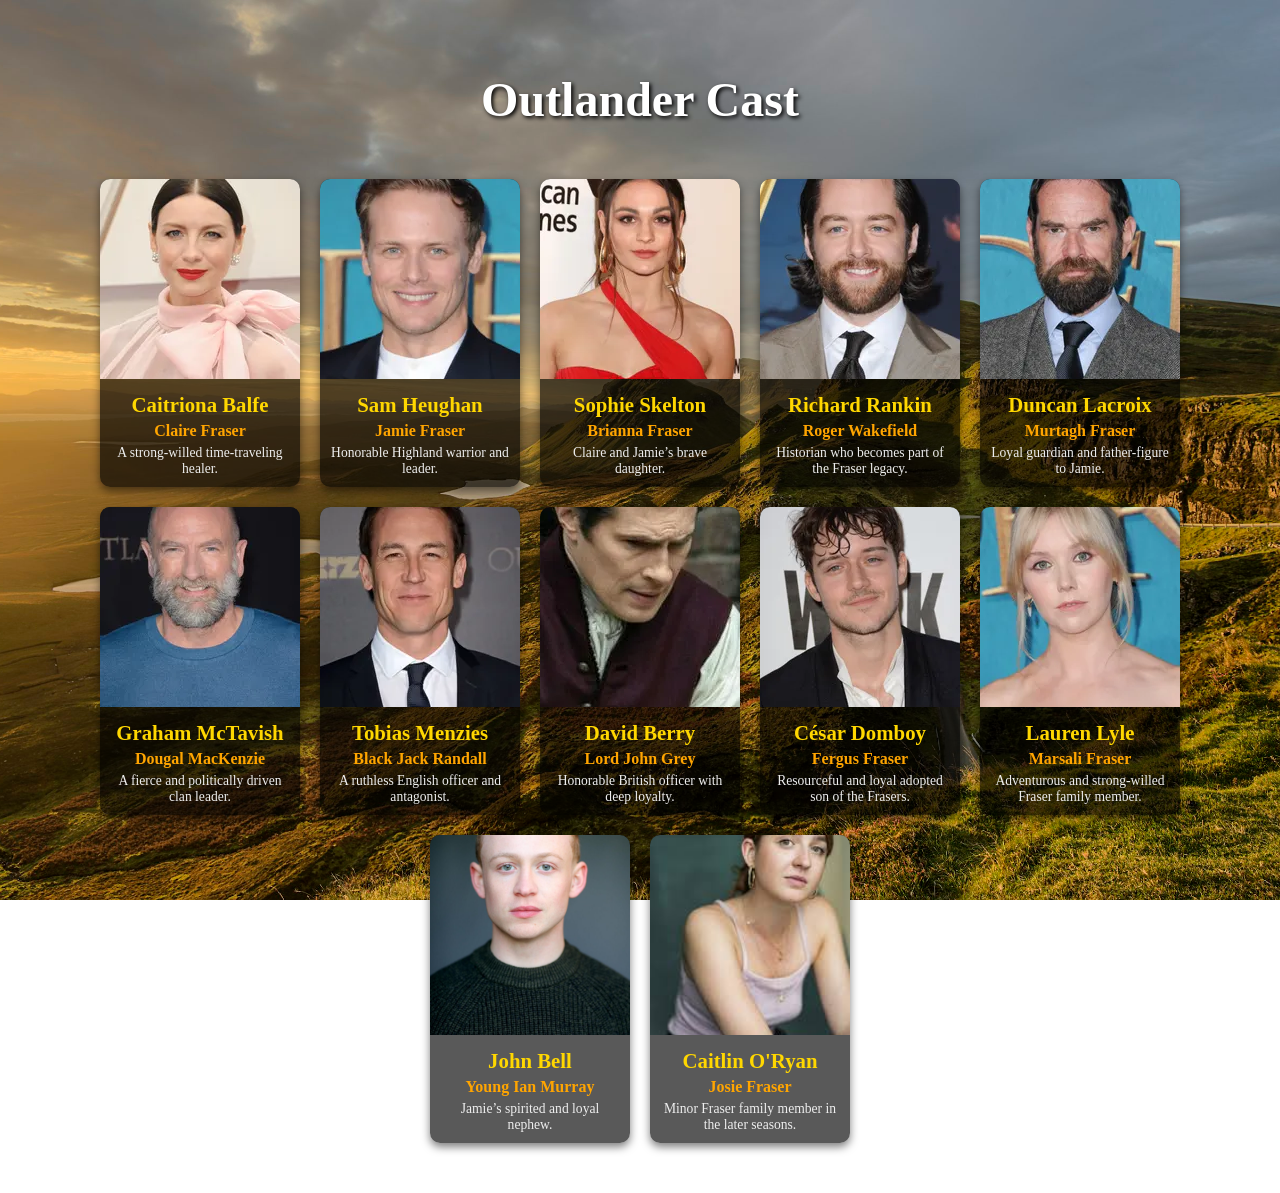
==== hafta 8/index.html @ ef570c32 "Add files via upload" ====
<!DOCTYPE html>
<html lang="en">
<head>
  <meta charset="UTF-8">
  <meta name="viewport" content="width=device-width, initial-scale=1.0">
  <title>Outlander Cast</title>
  <style>
    body {
      margin: 0;
      font-family: 'Georgia', serif;
      background: url('scotland_wallpapers.jpeg') no-repeat center center fixed;
      background-size: cover;
      color: #fff;
    }

    h1 {
      text-align: center;
      padding: 40px 0 20px 0;
      text-shadow: 2px 2px 4px black;
      font-size: 3rem;
    }

    .container {
      display: flex;
      flex-wrap: wrap;
      justify-content: center;
      gap: 20px;
      padding-bottom: 50px;
    }

    .card {
      background: rgba(0,0,0,0.65);
      border-radius: 10px;
      overflow: hidden;
      width: 200px;
      text-align: center;
      box-shadow: 0 4px 8px rgba(0,0,0,0.5);
      transition: transform 0.3s;
    }

    .card:hover {
      transform: scale(1.05);
    }

    .card img {
      width: 100%;
      height: 200px;
      object-fit: cover;
    }

    .card h2 {
      margin: 10px 0 5px 0;
      font-size: 1.3rem;
      color: #ffd700;
    }

    .card h3 {
      margin: 0 0 5px 0;
      font-size: 1rem;
      color: #ffa500;
    }

    .card p {
      margin: 0 10px 10px 10px;
      font-size: 0.85rem;
      color: #eee;
    }

    /* 4 kartlık satır için */
    @media (min-width: 1000px) {
      .card {
        flex: 1 1 calc(25% - 20px);
        max-width: 200px;
      }
    }

    /* Responsive mobil */
    @media (max-width: 1000px) {
      .card {
        flex: 1 1 calc(50% - 20px);
        max-width: 200px;
      }
    }

    @media (max-width: 500px) {
      .card {
        flex: 1 1 90%;
      }
    }
  </style>
</head>
<body>

<h1>Outlander Cast</h1>

<div class="container">
  <div class="card">
    <img src="foti1.webp" alt="Caitriona Balfe">
    <h2>Caitriona Balfe</h2>
    <h3>Claire Fraser</h3>
    <p>A strong-willed time-traveling healer.</p>
  </div>

  <div class="card">
    <img src="foti2.webp" alt="Sam Heughan">
    <h2>Sam Heughan</h2>
    <h3>Jamie Fraser</h3>
    <p>Honorable Highland warrior and leader.</p>
  </div>

  <div class="card">
    <img src="foti3.webp" alt="Tobias Menzies">
    <h2>Sophie Skelton</h2>
    <h3>Brianna Fraser</h3>
    <p>Claire and Jamie’s brave daughter.</p>
  </div>

  <div class="card">
    <img src="foti4.webp" alt="Tobias Menzies">
    <h2>Richard Rankin</h2>
    <h3>Roger Wakefield</h3>
    <p>Historian who becomes part of the Fraser legacy.</p>
  </div>

  <div class="card">
    <img src="foti5.webp" alt="Duncan Lacroix">
    <h2>Duncan Lacroix</h2>
    <h3>Murtagh Fraser</h3>
    <p>Loyal guardian and father-figure to Jamie.</p>
  </div>

  <div class="card">
    <img src="foti9.webp" alt="Graham McTavish">
    <h2>Graham McTavish</h2>
    <h3>Dougal MacKenzie</h3>
    <p>A fierce and politically driven clan leader.</p>
  </div>

  <div class="card">
    <img src="foti7.webp" alt="Lotte Verbeek">
    <h2>Tobias Menzies</h2>
    <h3>Black Jack Randall</h3>
    <p>A ruthless English officer and antagonist.</p>
  </div>

  <div class="card">
    <img src="foti8.webp" alt="Laura Donnelly">
    <h2>David Berry</h2>
    <h3>Lord John Grey</h3>
    <p>Honorable British officer with deep loyalty.</p>
  </div>

  <div class="card">
    <img src="foti6.webp" alt="César Domboy">
    <h2>César Domboy</h2>
    <h3>Fergus Fraser</h3>
    <p>Resourceful and loyal adopted son of the Frasers.</p>
  </div>

  <div class="card">
    <img src="foti10.webp" alt="Richard Rankin">
    <h2>Lauren Lyle</h2>
    <h3>Marsali Fraser</h3>
    <p>Adventurous and strong-willed Fraser family member.</p>
  </div>

  <div class="card">
    <img src="foti11.jpg" alt="David Berry">
    <h2>John Bell</h2>
    <h3>Young Ian Murray</h3>
    <p>Jamie’s spirited and loyal nephew.</p>
  </div>

  <div class="card">
    <img src="foti12.jpeg" alt="Sophie Skelton">
    <h2>Caitlin O'Ryan</h2>
    <h3>Josie Fraser</h3>
    <p>Minor Fraser family member in the later seasons.</p>
  </div>
</div>

</body>
</html>
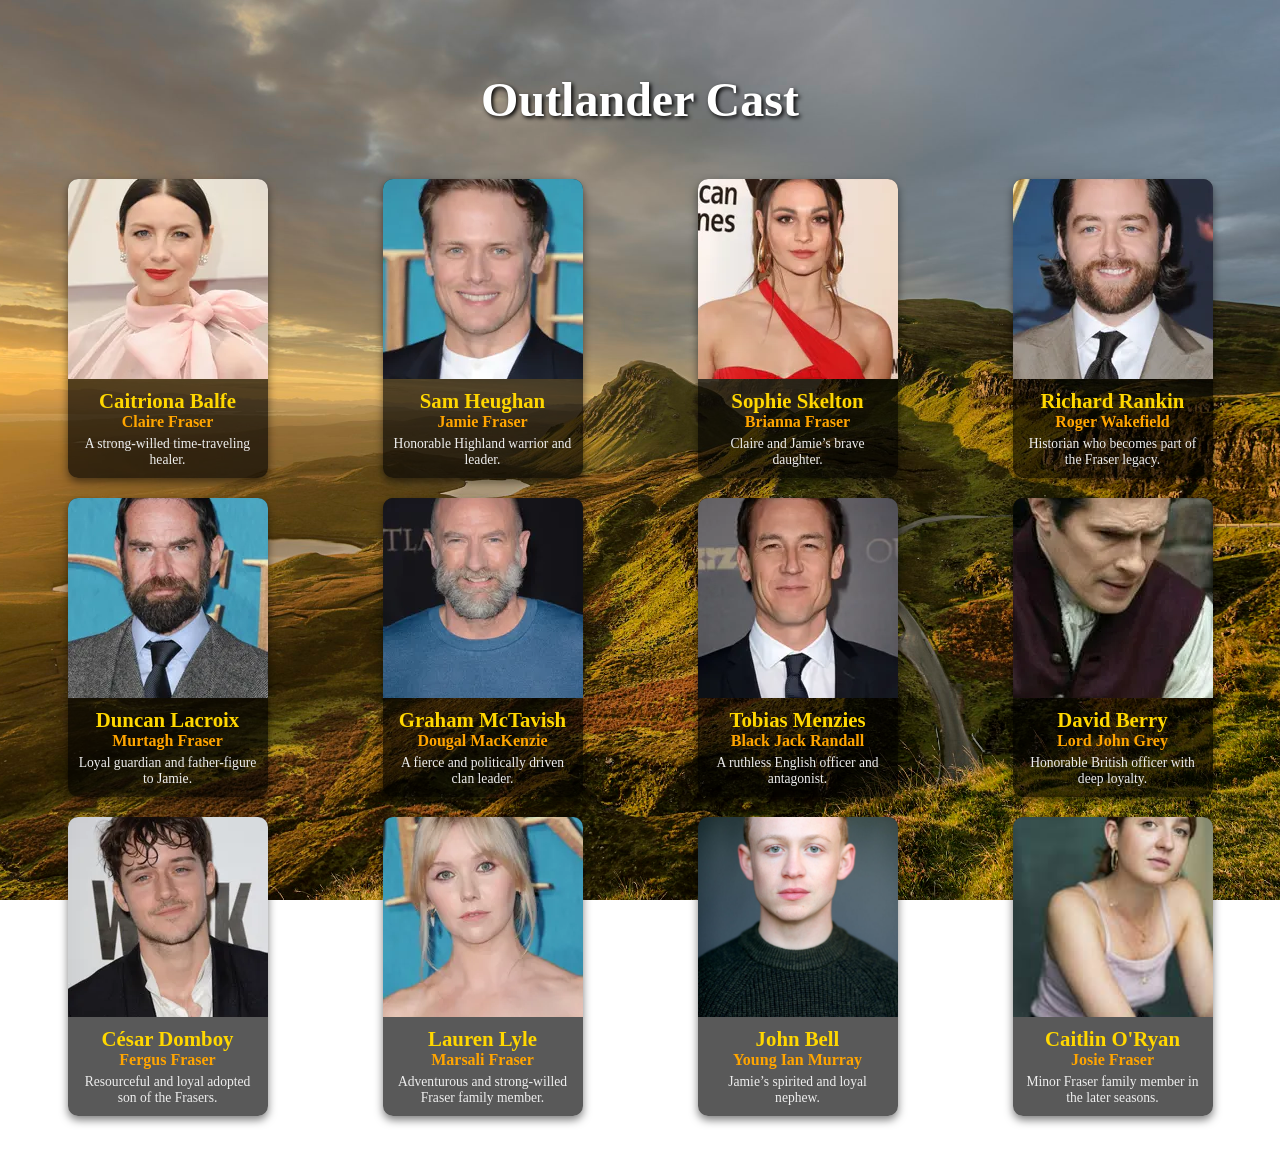
==== commit d82e3431: "Update index.html" ====
--- a/hafta 8/index.html
+++ b/hafta 8/index.html
@@ -1,93 +1,75 @@
 <!DOCTYPE html>
 <html lang="en">
 <head>
-  <meta charset="UTF-8">
-  <meta name="viewport" content="width=device-width, initial-scale=1.0">
-  <title>Outlander Cast</title>
-  <style>
-    body {
-      margin: 0;
-      font-family: 'Georgia', serif;
-      background: url('scotland_wallpapers.jpeg') no-repeat center center fixed;
-      background-size: cover;
-      color: #fff;
-    }
+<meta charset="UTF-8">
+<meta name="viewport" content="width=device-width, initial-scale=1.0">
+<title>Outlander Cast</title>
+<style>
+body {
+  margin: 0;
+  font-family: 'Georgia', serif;
+  background: url('scotland_wallpapers.jpeg') no-repeat center center fixed;
+  background-size: cover;
+  color: #fff;
+}
 
-    h1 {
-      text-align: center;
-      padding: 40px 0 20px 0;
-      text-shadow: 2px 2px 4px black;
-      font-size: 3rem;
-    }
+h1 {
+  text-align: center;
+  padding: 40px 0 20px 0;
+  text-shadow: 2px 2px 4px black;
+  font-size: 3rem;
+}
 
-    .container {
-      display: flex;
-      flex-wrap: wrap;
-      justify-content: center;
-      gap: 20px;
-      padding-bottom: 50px;
-    }
+.container {
+  display: grid;
+  grid-template-columns: repeat(4, 1fr); /* 4 sütun */
+  grid-auto-rows: auto;
+  gap: 20px;
+  padding: 0 20px 50px 20px;
+  justify-items: center; /* ortala */
+}
 
-    .card {
-      background: rgba(0,0,0,0.65);
-      border-radius: 10px;
-      overflow: hidden;
-      width: 200px;
-      text-align: center;
-      box-shadow: 0 4px 8px rgba(0,0,0,0.5);
-      transition: transform 0.3s;
-    }
+.card {
+  background: rgba(0,0,0,0.65);
+  border-radius: 10px;
+  overflow: hidden;
+  width: 200px;
+  display: flex;
+  flex-direction: column;
+  text-align: center;
+  box-shadow: 0 4px 8px rgba(0,0,0,0.5);
+  transition: transform 0.3s;
+}
 
-    .card:hover {
-      transform: scale(1.05);
-    }
+.card:hover {
+  transform: scale(1.05);
+}
 
-    .card img {
-      width: 100%;
-      height: 200px;
-      object-fit: cover;
-    }
+.card img {
+  width: 100%;
+  height: 200px; /* resim dolu alan */
+  object-fit: cover;
+  display: block;
+}
 
-    .card h2 {
-      margin: 10px 0 5px 0;
-      font-size: 1.3rem;
-      color: #ffd700;
-    }
+.card h2 {
+  margin: 10px 0 0 0;
+  font-size: 1.3rem;
+  color: #ffd700;
+}
 
-    .card h3 {
-      margin: 0 0 5px 0;
-      font-size: 1rem;
-      color: #ffa500;
-    }
+.card h3 {
+  margin: 0 0 5px 0;
+  font-size: 1rem;
+  color: #ffa500;
+}
 
-    .card p {
-      margin: 0 10px 10px 10px;
-      font-size: 0.85rem;
-      color: #eee;
-    }
-
-    /* 4 kartlık satır için */
-    @media (min-width: 1000px) {
-      .card {
-        flex: 1 1 calc(25% - 20px);
-        max-width: 200px;
-      }
-    }
-
-    /* Responsive mobil */
-    @media (max-width: 1000px) {
-      .card {
-        flex: 1 1 calc(50% - 20px);
-        max-width: 200px;
-      }
-    }
-
-    @media (max-width: 500px) {
-      .card {
-        flex: 1 1 90%;
-      }
-    }
-  </style>
+.card p {
+  margin: 0 10px 10px 10px;
+  font-size: 0.85rem;
+  color: #eee;
+}
+</style>
 </head>
 <body>
 
@@ -181,3 +163,5 @@
 
 </body>
 </html>
+
+
